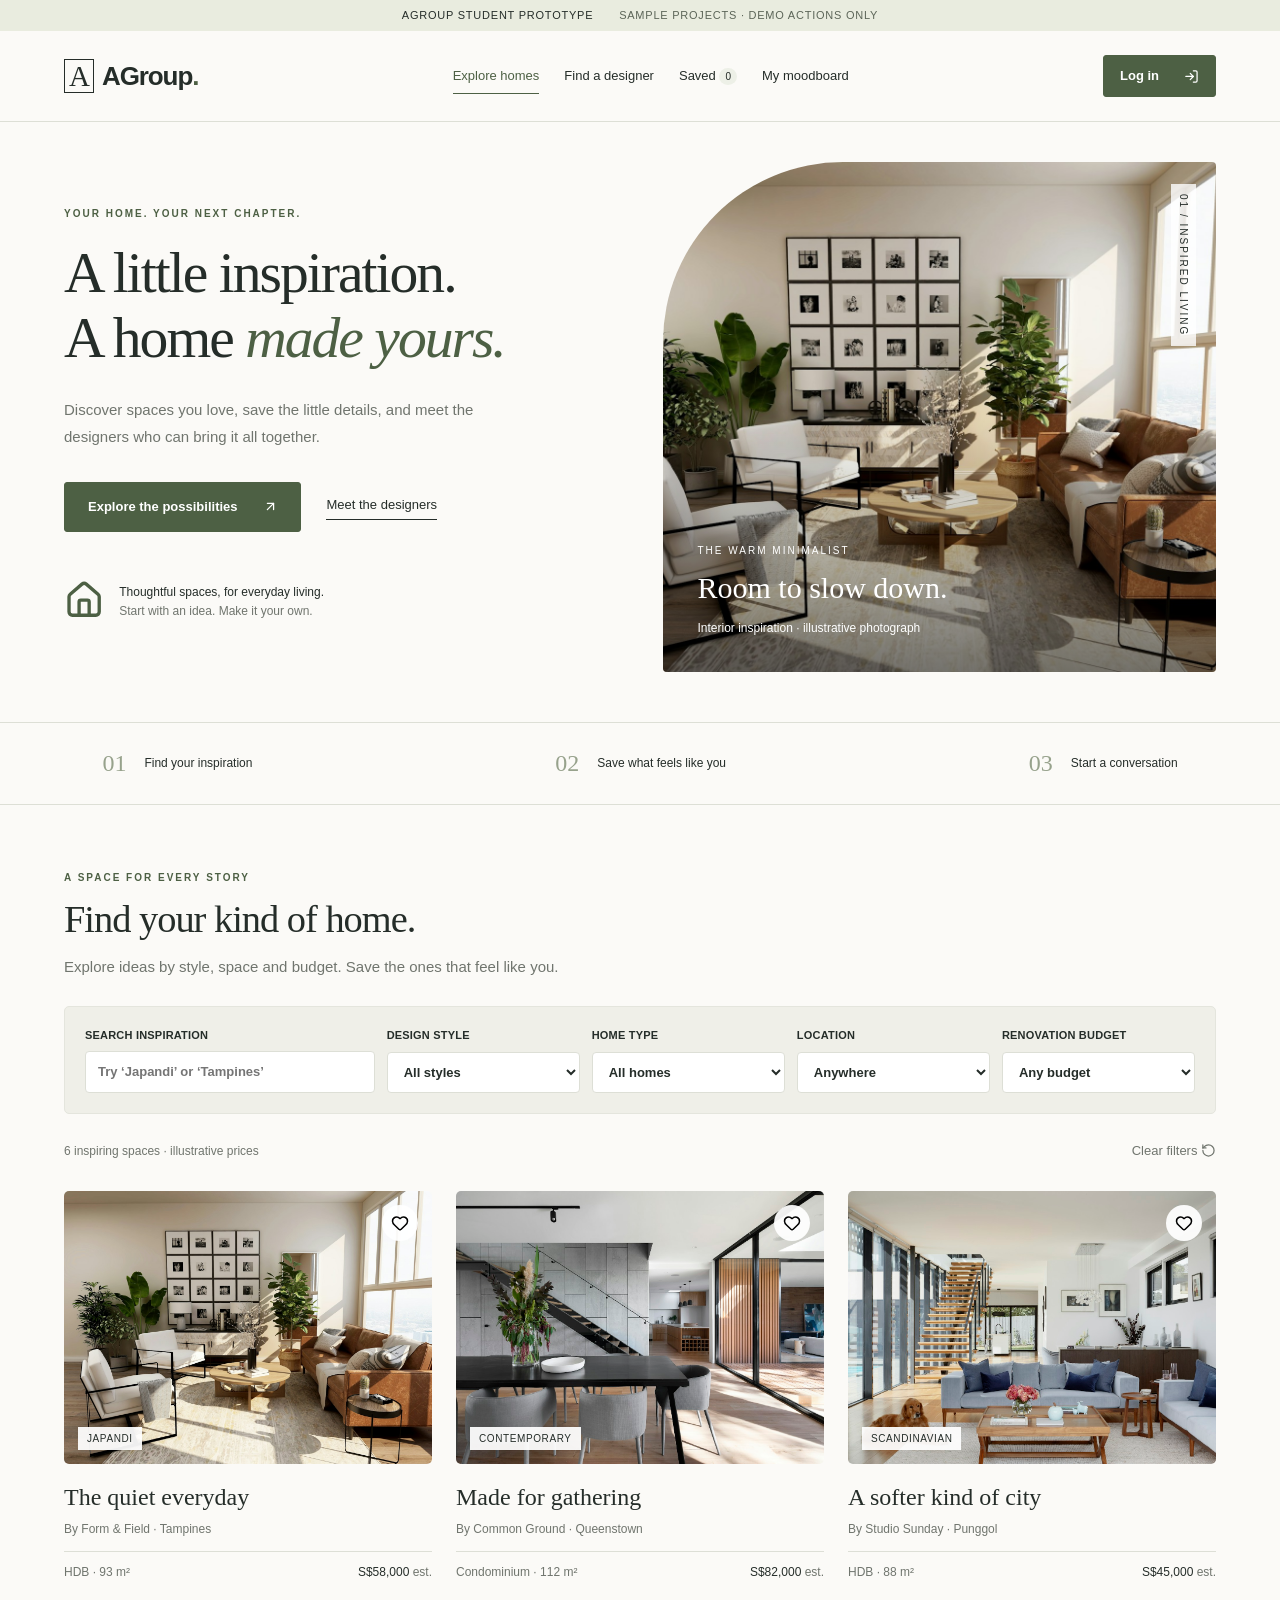
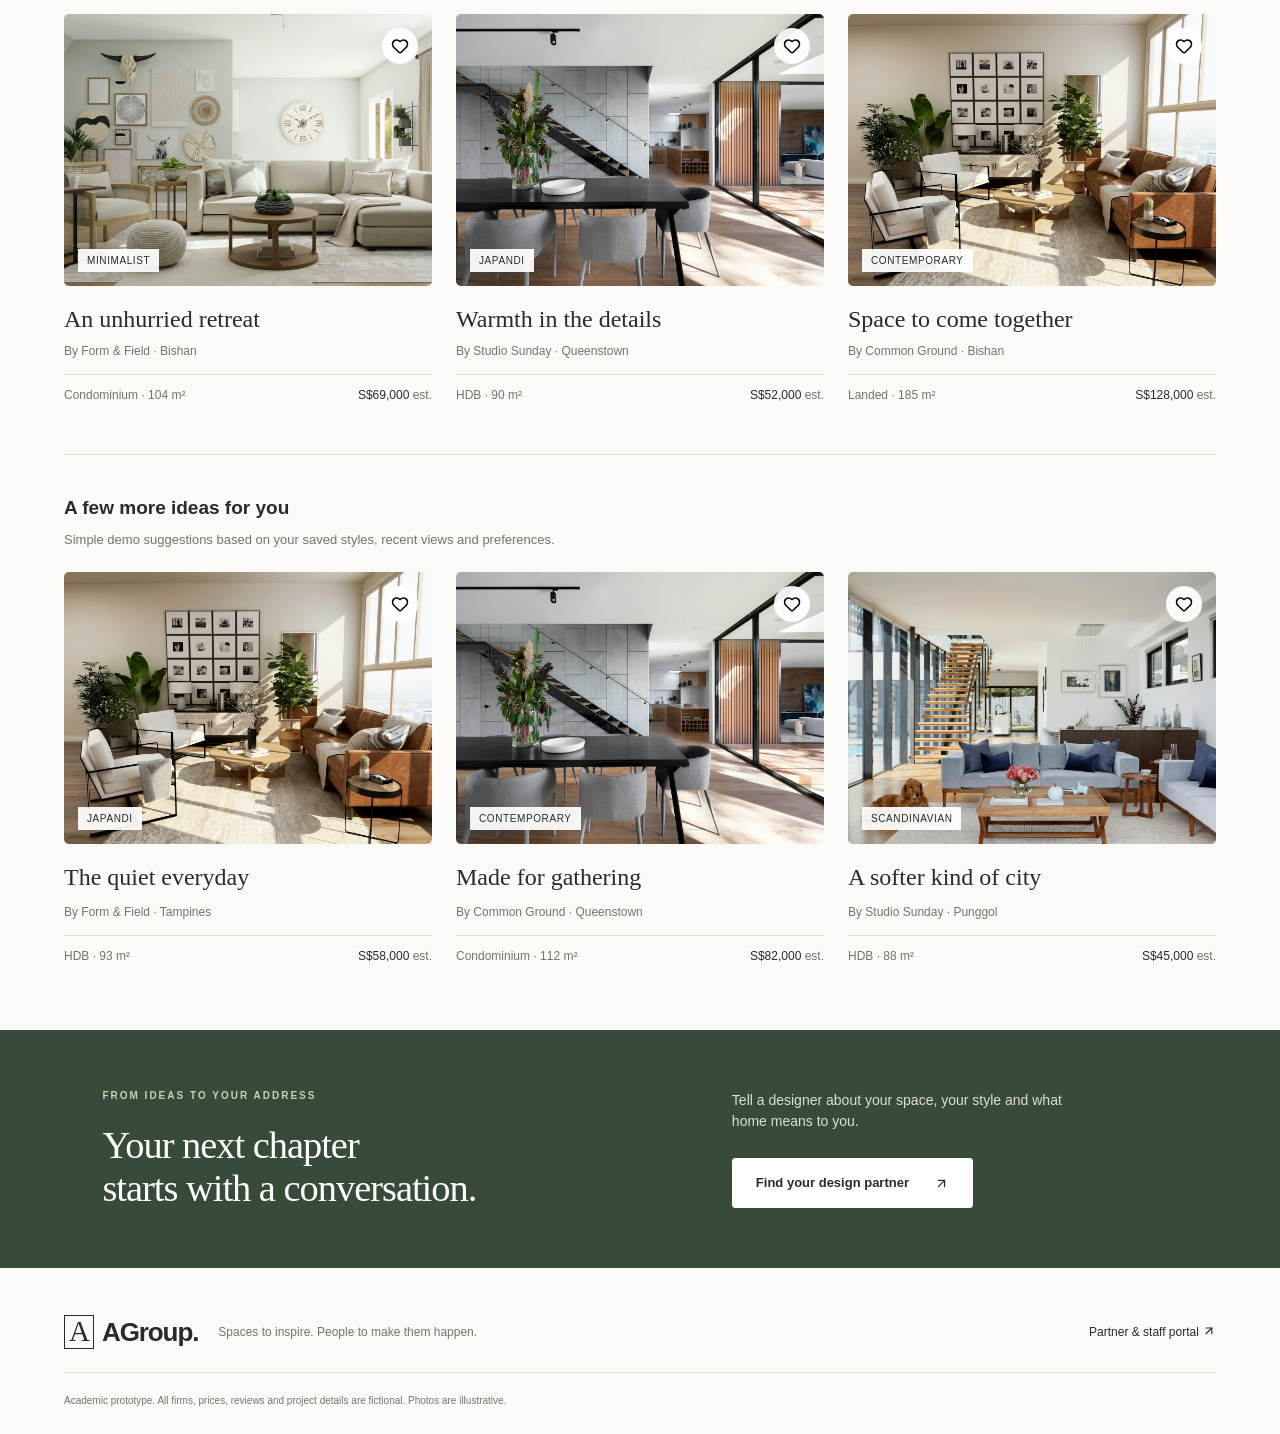
==== frontend/index.html @ 0fdf840c "Merge pull request #24 from dmanistheproman/feature/merge-categories Implement platform management w" ====
<!doctype html>
<html lang="en">
<head><meta charset="utf-8"><meta name="viewport" content="width=device-width, initial-scale=1"><meta name="description" content="AGroup — discover interior design ideas and find a designer for your home. Student project prototype."><title>AGroup — A home, made yours.</title><link rel="stylesheet" href="css/styles.css"><link rel="stylesheet" href="css/account.css"><link rel="stylesheet" href="css/icons.css"><script src="js/icons.js" defer></script><script src="js/account.js" defer></script><script src="js/data.js" defer></script><script src="js/api.js" defer></script><script src="js/customer.js" defer></script><link rel="stylesheet" href="css/management.css"></head>
<body>
<div class="demo-bar">AGroup student prototype <span>Sample projects · demo actions only</span></div>
<header class="site-header"><a class="brand" href="index.html" aria-label="AGroup home"><span class="brand-mark">A</span>AGroup<span class="brand-dot">.</span></a><nav aria-label="Main navigation"><a href="#explore" data-view="explore">Explore homes</a><a href="#designers" data-view="designers">Find a designer</a><a href="#saved" data-view="saved">Saved <span id="save-count">0</span></a><a href="#moodboard" data-view="moodboard">My moodboard</a></nav><div class="header-actions" data-account-slot></div></header>
<main id="customer-main">
<section class="hero" id="hero"><div class="hero-copy"><p class="eyebrow">YOUR HOME. YOUR NEXT CHAPTER.</p><h1>A little inspiration.<br>A home <em>made yours.</em></h1><p>Discover spaces you love, save the little details, and meet the designers who can bring it all together.</p><div class="hero-actions"><a class="button" href="#explore">Explore the possibilities <span><svg class="icon" aria-hidden="true" focusable="false"><use href="assets/icons/lucide.svg#arrow-up-right"></use></svg></span></a><a class="underlined" href="#designers">Meet the designers</a></div><div class="hero-note"><span class="line-icon"><svg class="icon" aria-hidden="true" focusable="false"><use href="assets/icons/lucide.svg#house"></use></svg></span><span>Thoughtful spaces, for everyday living.<br><small>Start with an idea. Make it your own.</small></span></div></div><div class="hero-image"><img src="assets/living.jpg" alt="Sunlit living room with a neutral sofa, warm wood and natural textures"><div class="photo-label"><span>THE WARM MINIMALIST</span><strong>Room to slow down.</strong><small>Interior inspiration · illustrative photograph</small></div><span class="image-index">01 / INSPIRED LIVING</span></div></section>
<section class="journey-strip" aria-label="How AGroup works"><div><b>01</b><span>Find your inspiration</span></div><div><b>02</b><span>Save what feels like you</span></div><div><b>03</b><span>Start a conversation</span></div></section>
<section class="workspace section" id="workspace" aria-live="polite"></section>
<section class="invitation"><div><p class="eyebrow">FROM IDEAS TO YOUR ADDRESS</p><h2>Your next chapter<br>starts with a conversation.</h2></div><div><p>Tell a designer about your space, your style and what home means to you.</p><button class="button light" data-action="consult">Find your design partner <svg class="icon" aria-hidden="true" focusable="false"><use href="assets/icons/lucide.svg#arrow-up-right"></use></svg></button></div></section>
</main>
<footer><a class="brand" href="index.html"><span class="brand-mark">A</span>AGroup.</a><p>Spaces to inspire. People to make them happen.</p><div><a href="portal.html">Partner & staff portal <svg class="icon" aria-hidden="true" focusable="false"><use href="assets/icons/lucide.svg#arrow-up-right"></use></svg></a></div><small>Academic prototype. All firms, prices, reviews and project details are fictional. Photos are illustrative.</small></footer>
<dialog id="modal"><div class="modal-top"><span class="eyebrow">AGROUP / YOUR SPACE</span><button class="icon-button" data-action="close" aria-label="Close dialog">×</button></div><div id="modal-content"></div></dialog><div class="toast" id="toast" role="status"></div>
</body></html>
---- frontend/css/styles.css ----
:root{--ink:#252d29;--muted:#70756e;--paper:#fbfaf7;--line:#dddfd6;--olive:#4d6044;--pale:#edf0e7;--white:#fff;--radius:8px}*{box-sizing:border-box}html{scroll-behavior:smooth;scroll-padding-top:110px}body{margin:0;background:var(--paper);color:var(--ink);font-family:Arial,Helvetica,sans-serif;font-size:15px;line-height:1.55}button,input,select,textarea{font:inherit}button,a,input,select,textarea{-webkit-tap-highlight-color:transparent}button,a{touch-action:manipulation}button{cursor:pointer}a{color:inherit;text-decoration:none}button:disabled{cursor:not-allowed;opacity:.5}button:focus-visible,a:focus-visible,input:focus-visible,select:focus-visible,textarea:focus-visible{outline:3px solid #82966f;outline-offset:4px}h1,h2,h3,p{margin:0}h1,h2{font-family:Georgia,'Times New Roman',serif;font-weight:400;line-height:1.12}h1{font-size:clamp(40px,4.5vw,68px);letter-spacing:-2px}h2{font-size:clamp(30px,3vw,44px);letter-spacing:-1px}h3{font-size:19px;line-height:1.4}em{color:var(--olive);font-weight:400}small{font-size:12px;color:var(--muted)}.demo-bar{background:#e9ecdf;text-align:center;font-size:11px;letter-spacing:.07em;padding:7px 20px;text-transform:uppercase}.demo-bar span{margin-left:22px;color:#5c6558}.site-header{display:flex;align-items:center;gap:34px;padding:24px 5%;border-bottom:1px solid var(--line);background:var(--paper)}.brand{font-size:26px;font-weight:700;letter-spacing:-1.1px;display:inline-flex;gap:8px;align-items:center;white-space:nowrap}.brand-mark{font-family:Georgia,serif;border:1px solid currentColor;line-height:1;width:30px;height:34px;display:grid;place-content:center;font-size:29px;font-weight:400}.brand-dot{color:var(--olive);margin-left:-8px}.site-header nav{display:flex;gap:25px;margin:auto;font-size:13px}.site-header nav a{padding:7px 0;border-bottom:1px solid transparent;white-space:nowrap}.site-header nav a.active{border-color:var(--olive);color:var(--olive)}#save-count{font-size:10px;border-radius:50%;background:var(--pale);padding:3px 6px}.header-actions{display:flex;gap:20px;align-items:center}.button{background:var(--olive);color:white;border:1px solid var(--olive);display:inline-flex;justify-content:center;align-items:center;gap:25px;padding:14px 23px;border-radius:3px;font-size:13px;font-weight:600}.button:hover{filter:brightness(.92)}.button.small{padding:10px 16px}.button.outline{color:var(--ink);background:transparent;border-color:var(--line)}.button.light{background:#fff;color:var(--ink);border-color:#fff}.text-button{border:0;background:none;padding:5px 0;font-size:13px;color:inherit;text-align:left}.underlined{font-size:13px;border-bottom:1px solid;padding-bottom:4px}.eyebrow{font-size:10px;letter-spacing:2px;font-weight:700;color:var(--olive);margin-bottom:20px}.hero{display:grid;grid-template-columns:1fr 1fr;min-height:600px;padding:40px 5% 50px;gap:45px;align-items:center}.hero-copy{padding:20px 0}.hero-copy>p:not(.eyebrow){max-width:410px;color:var(--muted);margin-top:26px;line-height:1.8}.hero-actions{display:flex;gap:25px;align-items:center;margin-top:32px;flex-wrap:wrap}.hero-note{display:flex;align-items:center;gap:15px;margin-top:42px;font-size:12px}.line-icon{font-size:35px;color:var(--olive)}.hero-image{height:510px;position:relative;overflow:hidden;border-radius:180px 4px 4px 4px}.hero-image>img{width:100%;height:100%;object-fit:cover}.hero-image:after{content:'';position:absolute;inset:50% 0 0;background:linear-gradient(transparent,#0008)}.photo-label{position:absolute;z-index:1;bottom:35px;left:35px;color:white;display:grid;gap:7px}.photo-label span{font-size:10px;letter-spacing:2px}.photo-label strong{font-family:Georgia,serif;font-size:30px;font-weight:400}.photo-label small{color:#fff}.image-index{position:absolute;right:20px;top:22px;writing-mode:vertical-rl;font-size:10px;letter-spacing:2px;background:#fffc;padding:10px 5px}.journey-strip{display:flex;justify-content:space-between;padding:22px 8%;border-top:1px solid var(--line);border-bottom:1px solid var(--line);gap:25px}.journey-strip div{display:flex;gap:18px;align-items:center;font-size:12px}.journey-strip b{font-family:Georgia,serif;color:#97a28c;font-size:24px;font-weight:400}.section{padding:65px 5%}.section-heading{display:flex;justify-content:space-between;gap:25px;align-items:end;margin-bottom:28px}.section-heading p:not(.eyebrow){color:var(--muted);margin-top:14px;max-width:600px}.section-heading .eyebrow{margin-bottom:12px}.filters{display:grid;grid-template-columns:1.5fr repeat(4,1fr);gap:12px;padding:20px;background:#efefe8;margin-bottom:22px;border:1px solid #e4e5dd;border-radius:5px}label{display:grid;gap:7px;font-size:11px;font-weight:600;letter-spacing:.2px}input,select,textarea{width:100%;padding:10px 12px;border:1px solid var(--line);background:white;color:var(--ink);border-radius:4px;font-size:13px;min-height:41px}textarea{min-height:95px;resize:vertical}.results-bar{display:flex;justify-content:space-between;margin-bottom:25px;color:var(--muted);font-size:12px;align-items:center}.project-grid{display:grid;grid-template-columns:repeat(3,1fr);gap:32px 24px}.project-card{min-width:0}.project-photo{position:relative;aspect-ratio:1.35;background:#e4e5de;overflow:hidden;border-radius:5px}.project-photo>a{display:block;height:100%}.project-photo img{width:100%;height:100%;object-fit:cover;transition:transform .4s}.project-photo>a:hover img{transform:scale(1.04)}.save-button{position:absolute;right:14px;top:14px;width:36px;height:36px;border:0;border-radius:50%;background:#fffe;font-size:22px;display:grid;place-items:center}.save-button.saved{background:var(--olive);color:white}.project-badge{position:absolute;left:14px;bottom:14px;background:#fffe;padding:4px 9px;font-size:10px;letter-spacing:.6px}.project-card h3{font-family:Georgia,serif;font-weight:400;font-size:24px;margin:17px 0 5px}.card-firm{font-size:12px;color:var(--muted)}.project-meta{display:flex;justify-content:space-between;gap:10px;font-size:12px;margin-top:13px;border-top:1px solid var(--line);padding-top:11px}.project-meta span:first-child{color:var(--muted)}.invitation{background:#384b39;color:white;padding:58px 8%;display:grid;grid-template-columns:1.3fr 1fr;gap:50px;align-items:center}.invitation .eyebrow{color:#c8d0bc}.invitation p:not(.eyebrow){max-width:360px;font-size:14px;color:#d9e1d2;margin-bottom:25px}footer{padding:44px 5% 25px;display:flex;gap:20px;align-items:center;flex-wrap:wrap}footer p{font-size:12px;color:var(--muted);margin-right:auto}footer>div{display:flex;gap:25px;font-size:12px;align-items:center}footer>small{width:100%;padding-top:20px;border-top:1px solid var(--line);font-size:10px}.firm-grid{display:grid;grid-template-columns:repeat(3,1fr);gap:24px}.firm-card{padding:28px;background:white;border:1px solid var(--line);border-radius:5px}.firm-avatar{height:56px;width:56px;background:var(--pale);display:grid;place-items:center;font-family:Georgia,serif;font-size:21px;margin-bottom:20px;border-radius:50%}.firm-card p{font-size:13px;color:var(--muted);margin:15px 0}.firm-card .button{margin-top:20px}.pill{display:inline-block;padding:4px 9px;border-radius:4px;background:var(--pale);font-size:10px;white-space:nowrap}.empty{padding:60px 25px;text-align:center;border:1px dashed #c9cec1;grid-column:1/-1;border-radius:7px}.empty h3{margin-bottom:12px}.empty p{color:var(--muted);margin-bottom:22px}.recommendation{margin-top:50px;padding-top:40px;border-top:1px solid var(--line)}.recommendation h3{margin-bottom:8px}.recommendation>p{color:var(--muted);font-size:13px;margin-bottom:22px}.board-grid{display:grid;grid-template-columns:1.5fr 1fr;gap:30px}.board-surface{background:#eeeae3;padding:25px;display:grid;grid-template-columns:1fr 1fr;gap:20px;align-content:start;min-height:340px}.board-tile{background:white;padding:10px;box-shadow:0 3px 8px #0001}.board-tile img{width:100%;height:180px;object-fit:cover}.board-tile p{font-family:Georgia,serif;font-size:18px;padding:7px}.form-stack{display:grid;gap:18px}.row{display:flex;gap:12px;align-items:center;flex-wrap:wrap}.form-grid{display:grid;grid-template-columns:1fr 1fr;gap:18px}.full{grid-column:1/-1}.hint{font-size:12px;color:var(--muted);margin:12px 0}.swatches{display:flex;gap:12px}.swatches span{width:40px;height:40px;border-radius:50%;border:1px solid #0002}.checkbox{display:flex;align-items:center;gap:12px;font-size:13px;font-weight:400}.checkbox input{width:18px;min-height:18px;accent-color:var(--olive)}dialog{padding:26px;border:1px solid var(--line);border-radius:10px;width:min(760px,calc(100% - 28px));max-height:90vh;box-shadow:0 20px 100px #0002;background:var(--paper)}dialog::backdrop{background:#15251d80;backdrop-filter:blur(3px)}.modal-top{display:flex;justify-content:space-between;align-items:center;margin-bottom:10px}.modal-top .eyebrow{margin:0}.icon-button{border:1px solid var(--line);background:white;border-radius:50%;height:32px;width:32px;font-size:23px;display:grid;place-content:center}.modal-top+h2,#modal-content h2{font-size:32px;margin-bottom:18px}#modal-content>p{color:var(--muted);margin-bottom:20px;font-size:14px}.detail-cover{width:100%;height:270px;object-fit:cover;margin-bottom:22px;border-radius:5px}.detail-info{display:grid;grid-template-columns:repeat(3,1fr);gap:12px;margin:22px 0}.detail-info div{padding:12px;background:var(--pale);font-size:12px}.detail-info small{display:block;margin-bottom:3px}.detail-gallery{display:flex;gap:12px;margin:15px 0}.detail-gallery button{padding:0;border:2px solid transparent;background:none}.detail-gallery button:focus{border-color:var(--olive)}.detail-gallery img{width:80px;height:55px;object-fit:cover}.table-wrap{overflow:auto}table{width:100%;border-collapse:collapse;text-align:left;font-size:13px}th{font-size:10px;letter-spacing:.7px;text-transform:uppercase;color:var(--muted);background:#f3f4ef}td,th{padding:15px;border-bottom:1px solid var(--line);vertical-align:middle}td small{display:block}.toast{position:fixed;bottom:25px;left:50%;transform:translate(-50%,20px);background:#253528;color:white;border-radius:6px;padding:13px 22px;z-index:10;opacity:0;pointer-events:none;transition:.2s;max-width:90vw;font-size:13px}.toast.show{opacity:1;transform:translate(-50%,0)}.request-card{padding:20px;background:white;border:1px solid var(--line);margin:12px 0;border-radius:5px}.request-card h3{font-size:16px;margin-bottom:8px}.request-card p{font-size:13px}.inline-error{color:#8e2d20;font-size:13px}.visually-hidden{position:absolute;width:1px;height:1px;padding:0;margin:-1px;overflow:hidden;clip:rect(0,0,0,0);white-space:nowrap;border:0}
@media(min-width:1550px){.hero,.section,.site-header,footer{padding-left:calc((100vw - 1380px)/2);padding-right:calc((100vw - 1380px)/2)}}@media(max-width:1100px){.site-header{gap:22px;flex-wrap:wrap}.site-header nav{order:3;width:100%;justify-content:center}.header-actions{margin-left:auto}.hero{gap:25px;min-height:520px}.hero-image{height:460px}.filters{grid-template-columns:repeat(4,1fr)}.filters label:first-child{grid-column:1/-1}.hero-actions{gap:15px}.project-grid{gap:25px 18px}}@media(max-width:700px){.demo-bar span{display:none}.site-header{padding:17px 5%;gap:15px}.brand{font-size:22px}.header-actions{gap:12px}.header-actions .text-button{font-size:11px}.site-header nav{gap:18px;justify-content:flex-start;overflow:auto;font-size:12px}.hero{grid-template-columns:1fr;padding-top:25px;gap:30px}.hero-copy{padding:0}.hero h1{font-size:44px}.hero-note{margin-top:25px}.hero-image{height:350px;border-top-left-radius:120px}.hero-copy>p:not(.eyebrow){margin-top:20px}.hero-actions{margin-top:23px}.journey-strip{padding:17px 5%;gap:12px;align-items:start}.journey-strip div{display:block;font-size:10px}.journey-strip b{display:block}.section{padding:40px 5%}.section-heading{align-items:start;flex-direction:column;gap:15px}.filters{grid-template-columns:1fr 1fr;padding:14px}.project-grid,.firm-grid{grid-template-columns:1fr 1fr;gap:25px 14px}.project-card h3{font-size:21px}.project-meta{display:grid;font-size:11px}.project-photo{aspect-ratio:1}.project-badge{left:7px;bottom:7px;font-size:8px}.save-button{right:8px;top:8px;width:32px;height:32px}.firm-grid,.board-grid{grid-template-columns:1fr}.invitation{grid-template-columns:1fr;gap:25px;padding:40px 6%}.invitation h2{font-size:34px}footer>div{flex-wrap:wrap;gap:12px}footer p{width:100%}.form-grid{grid-template-columns:1fr}.detail-info{grid-template-columns:1fr 1fr}.detail-cover{height:210px}dialog{padding:20px}.board-surface{padding:15px;gap:12px}.board-tile img{height:130px}.results-bar{gap:14px}.results-bar .row{gap:8px}}
@media(prefers-reduced-motion:reduce){html{scroll-behavior:auto}*,*:before,*:after{transition:none!important}}
[hidden]{display:none!important}
#modal-content .inline-error,.inline-error{color:#ff0d00;font-weight:600}
---- frontend/css/account.css ----
/* Header account menu (avatar + dropdown). Builds on styles.css variables. */
.account-menu{position:relative}
.account-avatar{height:38px;width:38px;border-radius:50%;border:1px solid var(--olive);background:var(--pale);color:var(--olive);font-size:12px;font-weight:700;letter-spacing:.5px;cursor:pointer;display:grid;place-items:center}
.account-avatar:hover,.account-avatar:focus-visible{background:var(--olive);color:#fff}
.account-dropdown{position:absolute;right:0;top:calc(100% + 8px);min-width:230px;background:var(--white);border:1px solid var(--line);border-radius:var(--radius);box-shadow:0 18px 50px #0000001a;padding:8px;display:none;z-index:20}
.account-dropdown:before{content:'';position:absolute;left:0;right:0;top:-10px;height:10px}
.account-menu.open .account-dropdown{display:grid}
@media(hover:hover){.account-menu:hover .account-dropdown,.account-menu:focus-within .account-dropdown{display:grid}}
.account-who{display:grid;gap:2px;padding:8px 10px 10px;border-bottom:1px solid var(--line);margin-bottom:6px}
.account-who strong{font-size:13px}
.account-who small{font-size:11px;color:var(--muted)}
.account-dropdown [role=menuitem]{display:flex;align-items:center;gap:10px;width:100%;text-align:left;border:0;background:none;padding:9px 10px;border-radius:4px;font-size:13px;color:var(--ink);cursor:pointer}
.account-dropdown [role=menuitem]:hover,.account-dropdown [role=menuitem]:focus-visible{background:var(--pale);outline:none}
.account-dropdown [data-account=logout]{color:#8e2d20;border-top:1px solid var(--line);border-radius:0 0 4px 4px;margin-top:6px;padding-top:11px}
.account-dropdown [role=menuitem] .icon{color:var(--muted)}
.account-dropdown [data-account=logout] .icon{color:inherit}
---- frontend/css/icons.css ----
/* Lucide icons: sized and coloured by the surrounding text. */
.icon{width:1.15em;height:1.15em;vertical-align:-.2em;flex-shrink:0;fill:none;stroke:currentColor;stroke-width:2;stroke-linecap:round;stroke-linejoin:round}
.icon.filled{fill:currentColor}
/* Save (heart) button on project cards: filled when saved. */
.save-button .icon{width:.82em;height:.82em;vertical-align:0}
.save-button.saved .icon{fill:currentColor}
/* Portal sidebar: icon column. */
.sidebar nav a span:first-child .icon{width:17px;height:17px;vertical-align:-3px}
---- frontend/css/management.css ----
.management-live .portal-top .pill{border-style:solid}
.management-live .sidebar-bottom p{display:none}
.management-loading{padding:40px 0;color:var(--muted)}
.management-report-caption{margin:24px 0 20px;padding:18px 20px;border-left:3px solid var(--ink);background:#fff}
.management-report-caption p{margin:5px 0}
.management-report-caption small{color:var(--muted)}
.management-project-list{display:grid;gap:14px;max-height:55vh;overflow:auto;margin-top:20px}
.management-project{display:grid;grid-template-columns:90px 1fr;gap:16px;padding:14px;border:1px solid var(--line);border-radius:4px}
.management-project img{width:90px;height:75px;object-fit:cover;border-radius:3px}
.management-project p{font-size:12px;margin:5px 0}
.management-project small{font-size:11px;color:var(--muted)}
.management-live .table-wrap .button{padding:7px 10px;white-space:nowrap;margin:3px 3px 3px 0}
.management-live .table-wrap table{min-width:760px}
.management-live .table-wrap td:first-child,.management-live .table-wrap th:first-child{min-width:210px}
.management-live button:disabled{opacity:.5;cursor:wait}
.management-live .inline-error:empty{display:none}
.featured-categories{margin:0 0 24px;padding:18px 20px;background:var(--pale);border-radius:6px}
.featured-categories p{font-size:12px;margin:0 0 12px}
.featured-categories .row{flex-wrap:wrap;gap:8px}
.featured-categories button{font-size:12px;padding:8px 12px}
@media(max-width:700px){.management-project{grid-template-columns:65px 1fr;gap:12px}.management-project img{width:65px;height:65px}.management-report-caption{padding:14px}.management-live .portal-toolbar label{flex:1;min-width:130px}.management-live .portal-toolbar button{width:100%}}
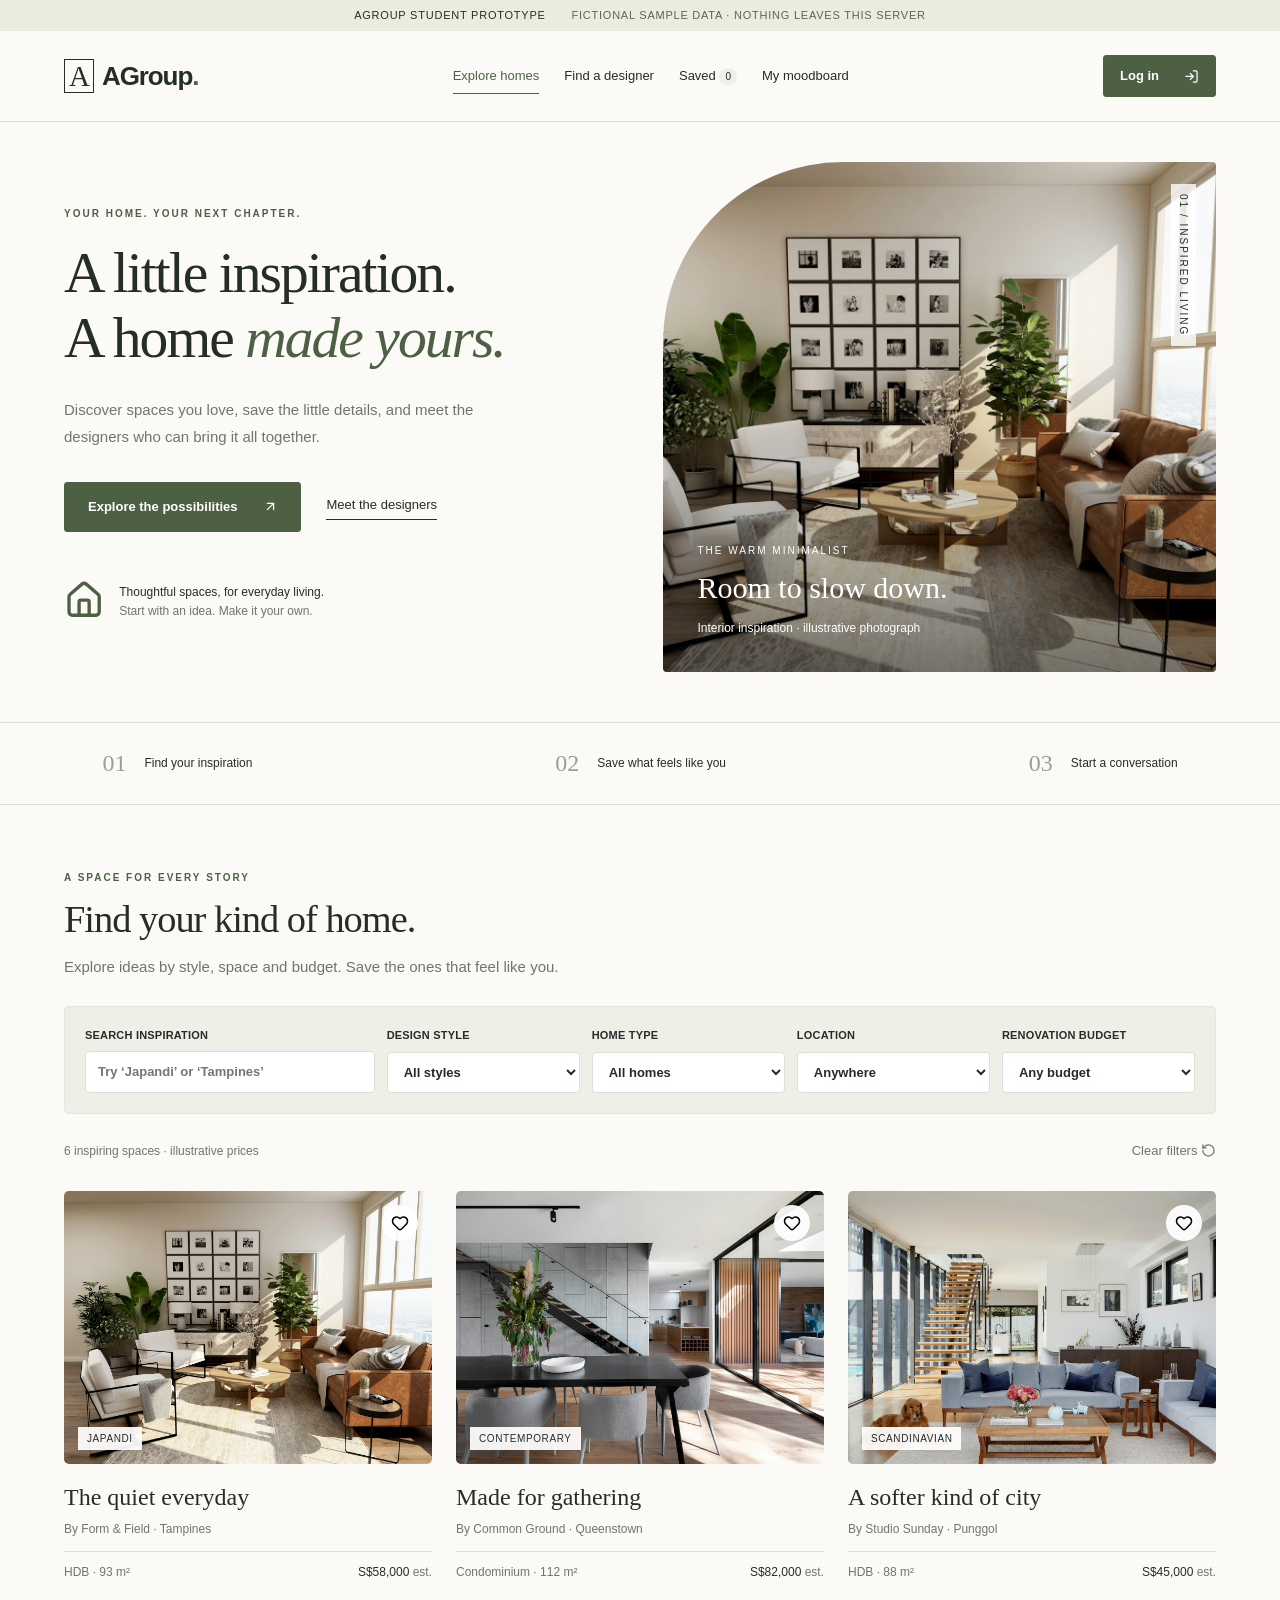
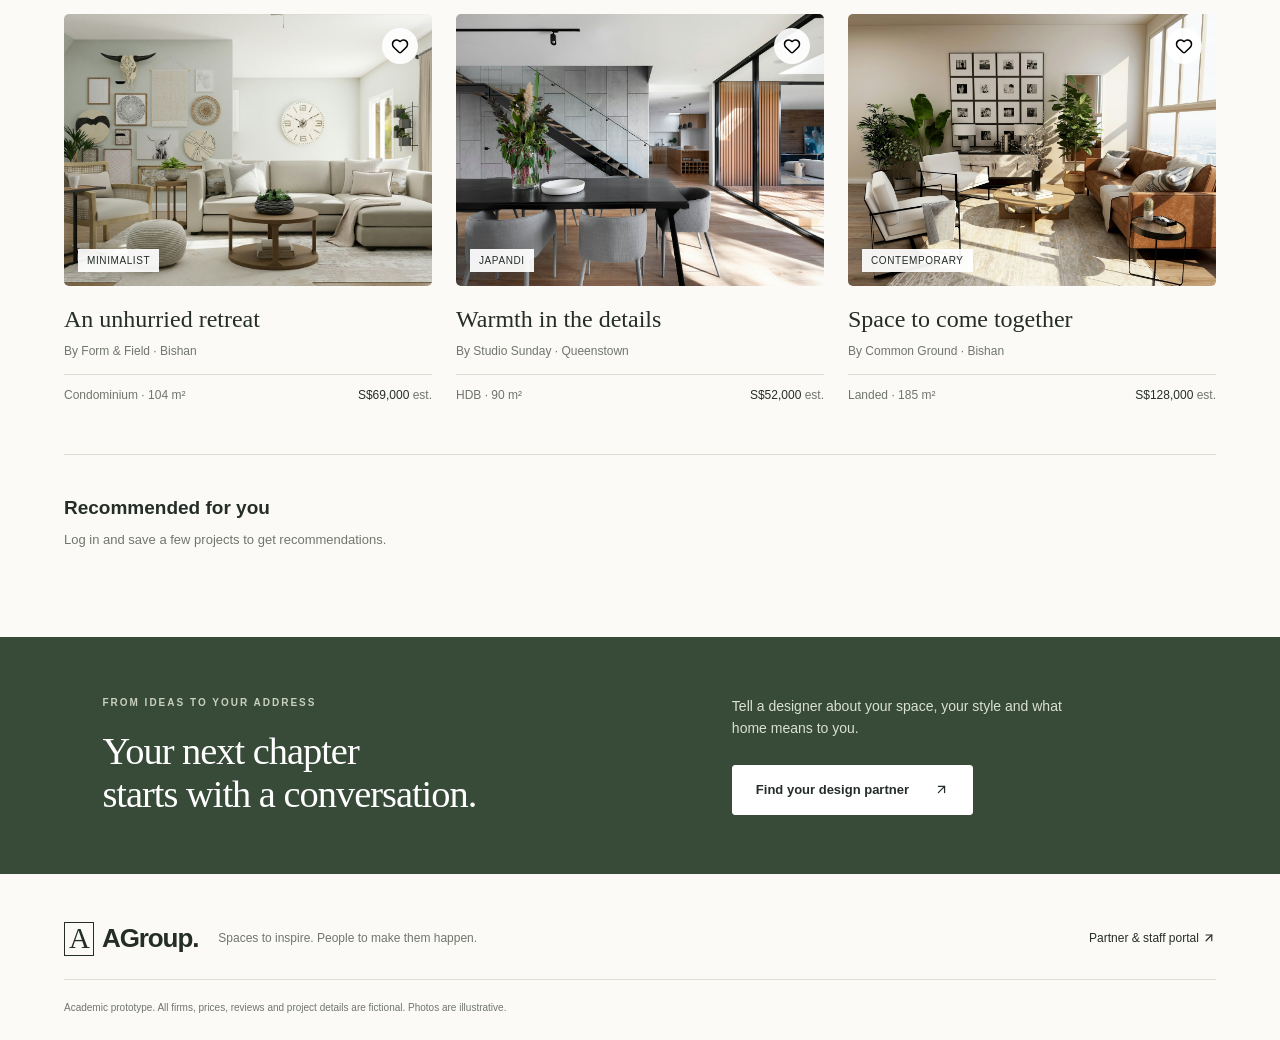
==== commit b436f97c: "feat(C-05, C-06, C-08, C-09, C-10, C-12): the customer site uses the real APIs: studios and their pa" ====
--- a/frontend/index.html
+++ b/frontend/index.html
@@ -1,8 +1,8 @@
 <!doctype html>
 <html lang="en">
-<head><meta charset="utf-8"><meta name="viewport" content="width=device-width, initial-scale=1"><meta name="description" content="AGroup — discover interior design ideas and find a designer for your home. Student project prototype."><title>AGroup — A home, made yours.</title><link rel="stylesheet" href="css/styles.css"><link rel="stylesheet" href="css/account.css"><link rel="stylesheet" href="css/icons.css"><script src="js/icons.js" defer></script><script src="js/account.js" defer></script><script src="js/data.js" defer></script><script src="js/api.js" defer></script><script src="js/customer.js" defer></script><link rel="stylesheet" href="css/management.css"></head>
+<head><meta charset="utf-8"><meta name="viewport" content="width=device-width, initial-scale=1"><meta name="description" content="AGroup — discover interior design ideas and find a designer for your home. Student project prototype."><title>AGroup — A home, made yours.</title><link rel="stylesheet" href="css/styles.css"><link rel="stylesheet" href="css/account.css"><link rel="stylesheet" href="css/icons.css"><script src="js/icons.js" defer></script><script src="js/account.js" defer></script><link rel="stylesheet" href="css/support.css"><script src="js/notifications.js" defer></script><script src="js/support.js" defer></script><script src="js/data.js" defer></script><script src="js/api.js" defer></script><script src="js/records.js" defer></script><script src="js/ui.js" defer></script><script src="js/customer.js" defer></script><script src="js/favourites.js" defer></script><script src="js/folders.js" defer></script><script src="js/contact-designer.js" defer></script><script src="js/moodboard.js" defer></script><link rel="stylesheet" href="css/collections.css"><link rel="stylesheet" href="css/ui.css"><link rel="stylesheet" href="css/moodboard.css"><link rel="stylesheet" href="css/management.css"></head>
 <body>
-<div class="demo-bar">AGroup student prototype <span>Sample projects · demo actions only</span></div>
+<div class="demo-bar">AGroup student prototype <span>Fictional sample data · nothing leaves this server</span></div>
 <header class="site-header"><a class="brand" href="index.html" aria-label="AGroup home"><span class="brand-mark">A</span>AGroup<span class="brand-dot">.</span></a><nav aria-label="Main navigation"><a href="#explore" data-view="explore">Explore homes</a><a href="#designers" data-view="designers">Find a designer</a><a href="#saved" data-view="saved">Saved <span id="save-count">0</span></a><a href="#moodboard" data-view="moodboard">My moodboard</a></nav><div class="header-actions" data-account-slot></div></header>
 <main id="customer-main">
 <section class="hero" id="hero"><div class="hero-copy"><p class="eyebrow">YOUR HOME. YOUR NEXT CHAPTER.</p><h1>A little inspiration.<br>A home <em>made yours.</em></h1><p>Discover spaces you love, save the little details, and meet the designers who can bring it all together.</p><div class="hero-actions"><a class="button" href="#explore">Explore the possibilities <span><svg class="icon" aria-hidden="true" focusable="false"><use href="assets/icons/lucide.svg#arrow-up-right"></use></svg></span></a><a class="underlined" href="#designers">Meet the designers</a></div><div class="hero-note"><span class="line-icon"><svg class="icon" aria-hidden="true" focusable="false"><use href="assets/icons/lucide.svg#house"></use></svg></span><span>Thoughtful spaces, for everyday living.<br><small>Start with an idea. Make it your own.</small></span></div></div><div class="hero-image"><img src="assets/living.jpg" alt="Sunlit living room with a neutral sofa, warm wood and natural textures"><div class="photo-label"><span>THE WARM MINIMALIST</span><strong>Room to slow down.</strong><small>Interior inspiration · illustrative photograph</small></div><span class="image-index">01 / INSPIRED LIVING</span></div></section>
--- a/frontend/css/account.css
+++ b/frontend/css/account.css
@@ -14,3 +14,7 @@
 .account-dropdown [data-account=logout]{color:#8e2d20;border-top:1px solid var(--line);border-radius:0 0 4px 4px;margin-top:6px;padding-top:11px}
 .account-dropdown [role=menuitem] .icon{color:var(--muted)}
 .account-dropdown [data-account=logout] .icon{color:inherit}
+/* Portal sidebar: workspace of the logged-in role (replaces PREVIEW AS). */
+.role-label strong{display:block;margin-top:6px;font-size:15px;letter-spacing:0;font-weight:600;color:var(--ink)}
+.account-dropdown .menu-count{margin-left:auto;min-width:20px;height:20px;padding:0 6px;border-radius:10px;background:#8e2d20;color:#fff;font-size:11px;font-weight:700;line-height:20px;text-align:center}
+.account-dropdown .menu-count[hidden]{display:none}
--- a/frontend/css/support.css
+++ b/frontend/css/support.css
@@ -0,0 +1,32 @@
+/* Notification bell (S-07) and the support / report dialog (S-15). Builds on styles.css. */
+.account-bar{display:flex;align-items:center;gap:10px}
+
+/* ---- NotificationBell ---- */
+.notification-menu{position:relative}
+.notification-bell{position:relative;height:38px;width:38px;border-radius:50%;border:1px solid var(--line);background:var(--white);color:var(--ink);display:grid;place-items:center;cursor:pointer;font-size:17px}
+.notification-bell:hover,.notification-bell:focus-visible{border-color:var(--olive);color:var(--olive)}
+.notification-badge{position:absolute;top:-4px;right:-4px;min-width:18px;height:18px;padding:0 5px;border-radius:9px;background:#8e2d20;color:#fff;font-size:10px;font-weight:700;line-height:18px;text-align:center}
+.notification-panel{position:absolute;right:0;top:calc(100% + 8px);width:min(340px,calc(100vw - 32px));background:var(--white);border:1px solid var(--line);border-radius:var(--radius);box-shadow:0 18px 50px #0000001a;display:none;z-index:21}
+.notification-menu.open .notification-panel{display:block}
+.notification-head{display:flex;justify-content:space-between;align-items:center;gap:10px;padding:12px 14px;border-bottom:1px solid var(--line)}
+.notification-head strong{font-size:13px}
+.notification-head .text-button{font-size:12px;color:var(--muted);display:inline-flex;gap:5px;align-items:center}
+.notification-list{list-style:none;margin:0;padding:6px;max-height:360px;overflow:auto}
+.notification-item{display:grid;gap:3px;width:100%;text-align:left;border:0;background:none;padding:10px;border-radius:4px;cursor:pointer;color:var(--ink);font-size:13px;line-height:1.45}
+.notification-item small{font-size:11px;color:var(--muted)}
+.notification-item.unread{background:var(--pale)}
+.notification-item.unread .notification-text{font-weight:600}
+.notification-item:hover,.notification-item:focus-visible{background:#e3e8db;outline:none}
+.notification-empty{padding:18px 12px;color:var(--muted);font-size:13px;text-align:center}
+
+/* ---- ContactSupportForm / ReportAction dialog ---- */
+.support-dialog{width:min(560px,calc(100% - 28px))}
+.support-dialog h2{font-size:30px;margin-bottom:10px}
+.support-top{display:flex;justify-content:space-between;align-items:center;margin-bottom:10px}
+.support-top .eyebrow{margin:0}
+.support-close{border:1px solid var(--line);background:var(--white);border-radius:50%;width:34px;height:34px;display:grid;place-items:center;cursor:pointer;font-size:15px}
+.support-form{margin-top:18px}
+.support-actions{display:flex;gap:12px;flex-wrap:wrap;margin-top:6px}
+.support-message:empty{display:none}
+.notification-all{display:flex;justify-content:center;align-items:center;gap:6px;padding:11px;border-top:1px solid var(--line);font-size:13px;color:var(--olive)}
+.notification-all:hover{background:var(--pale)}
--- a/frontend/css/collections.css
+++ b/frontend/css/collections.css
@@ -0,0 +1,13 @@
+/* CollectionView (S-22): folders on the Saved page. Builds on styles.css. */
+.folder-bar{display:flex;flex-wrap:wrap;align-items:center;gap:8px;margin:0 0 22px}
+.folder-chip{display:inline-flex;align-items:center;gap:6px;border:1px solid var(--line);background:var(--white);border-radius:30px;padding:7px 13px;font-size:13px;color:var(--ink);cursor:pointer}
+.folder-chip span{color:var(--muted);font-size:12px}
+.folder-chip.active,.folder-chip:hover,.folder-chip:focus-visible{border-color:var(--olive);color:var(--olive)}
+.folder-chip .icon{width:15px;height:15px}
+.folder-new{display:inline-flex;align-items:center;gap:6px;margin-left:6px}
+.folder-new input{border:1px solid var(--line);border-radius:30px;padding:7px 12px;font:inherit;font-size:13px;width:150px;background:var(--white)}
+.folder-tools{display:inline-flex;gap:12px;margin-left:auto}
+.folder-card-tools{margin-top:10px;font-size:13px}
+.folder-add{display:inline-flex;align-items:center;gap:6px;color:var(--muted)}
+.folder-add select{border:1px solid var(--line);border-radius:20px;padding:5px 10px;font:inherit;font-size:13px;background:var(--white);color:var(--ink)}
+.folder-remove{font-size:13px}
--- a/frontend/css/ui.css
+++ b/frontend/css/ui.css
@@ -0,0 +1,118 @@
+/* Shared UI components (js/ui.js): list page, upload widget, period selector, trend chart, project card and
+   gallery, category picker, rating, form messages, record page. Builds on styles.css and records.css. */
+
+/* Base look for pages without portal.css (customer site, ui-kit): status badge and list panel */
+.record-status{font-size:11px;display:inline-block;border:1px solid #d2d2d2;border-radius:4px;background:#f6f6f6;padding:3px 8px;white-space:nowrap;letter-spacing:0;font-weight:400;color:var(--ink)}
+.record-status.dark{background:#333;color:#fff;border-color:#333}
+.ui-list{background:var(--white);border:1px solid var(--line);border-radius:6px;margin-bottom:24px;overflow:hidden}
+.ui-list .panel-heading{padding:17px;border-bottom:1px solid var(--line);display:flex;justify-content:space-between;gap:15px;align-items:center}
+.ui-list .panel-heading h2{font-family:Arial,Helvetica,sans-serif;font-size:16px;font-weight:600;letter-spacing:0;margin:0}
+.ui-list .panel-heading small{font-size:10px}
+
+/* S-05 ListPage */
+.ui-toolbar{display:flex;gap:12px;align-items:end;flex-wrap:wrap;margin-bottom:18px}
+.ui-toolbar label{min-width:150px}
+.ui-toolbar label:first-child{flex:1;max-width:420px}
+.ui-toolbar input,.ui-toolbar select{font-size:12px}
+.list-state{padding:28px 22px;text-align:center;color:var(--muted);font-size:13px}
+.list-state.error{color:#8e2d20;display:flex;gap:8px;justify-content:center;align-items:center}
+.list-state.loading p::after{content:"";display:inline-block;width:12px;height:12px;margin-left:8px;border:2px solid var(--line);border-top-color:var(--olive);border-radius:50%;animation:ui-spin .8s linear infinite;vertical-align:-2px}
+@keyframes ui-spin{to{transform:rotate(360deg)}}
+.pager span{font-size:12px;color:var(--muted);align-self:center}
+
+/* S-03 UploadWidget */
+.upload-widget{display:grid;gap:8px}
+.upload-drop{display:flex;gap:14px;align-items:center;border:1px dashed #b9bfae;border-radius:8px;padding:16px;background:#fafaf6;cursor:pointer;font-weight:400}
+.upload-drop:hover,.upload-drop:focus-within{border-color:var(--olive)}
+.upload-drop .icon{width:24px;height:24px;color:var(--olive)}
+.upload-drop span{display:grid;gap:2px}
+.upload-drop input{position:absolute;opacity:0;width:1px;height:1px}
+.upload-files{list-style:none;padding:0;margin:0;display:grid;gap:4px;font-size:12px}
+.upload-files li small{margin-left:6px}
+.upload-files li.bad{color:#8e2d20}
+.upload-files li.bad small{color:#8e2d20}
+.upload-progress{width:100%;height:8px;accent-color:var(--olive)}
+
+/* S-06 PeriodSelector and TrendChart */
+.period-selector{display:flex;gap:12px;align-items:end;flex-wrap:wrap;margin-bottom:16px}
+.period-selector label{min-width:140px}
+.period-selector label[hidden]{display:none}
+.trend-chart{margin:0}
+.trend-chart svg{width:100%;height:auto;display:block}
+.trend-chart polyline{fill:none;stroke-width:2.5;stroke-linejoin:round;stroke-linecap:round}
+.trend-chart .grid{stroke:var(--line);stroke-width:1}
+.trend-chart .axis{font-size:10px;fill:var(--muted)}
+.trend-chart .series-0{stroke:#4d6044;color:#4d6044}
+.trend-chart .series-1{stroke:#b07d3a;color:#b07d3a}
+.trend-chart .series-2{stroke:#4f7c95;color:#4f7c95}
+.trend-chart figcaption{display:flex;gap:16px;flex-wrap:wrap;font-size:12px;margin-top:6px}
+.trend-chart .legend::before{content:"";display:inline-block;width:14px;height:3px;border-radius:2px;background:currentColor;margin-right:6px;vertical-align:middle}
+.trend-chart details{margin-top:8px;font-size:12px}
+.trend-chart summary{cursor:pointer;color:var(--olive)}
+
+/* S-08 ProjectCard and ImageGallery */
+.ui-project-card .save-button{pointer-events:none}
+.image-gallery{display:grid;gap:10px}
+.gallery-main{width:100%;aspect-ratio:16/10;object-fit:cover;border-radius:6px;background:#e4e5de}
+.gallery-thumbs{display:flex;gap:8px;flex-wrap:wrap}
+.gallery-thumbs button{padding:0;border:2px solid transparent;border-radius:4px;background:none;line-height:0}
+.gallery-thumbs button[aria-current="true"]{border-color:var(--olive)}
+.gallery-thumbs img{width:76px;height:52px;object-fit:cover;border-radius:3px}
+
+/* S-10 CategoryPicker */
+.category-picker{border:0;padding:0;margin:0;display:flex;flex-wrap:wrap;gap:8px}
+.category-picker legend{font-size:11px;font-weight:600;margin-bottom:8px;padding:0}
+.category-chip{display:inline-flex;font-weight:400;font-size:12px}
+.category-chip input{position:absolute;opacity:0;width:1px;height:1px}
+.category-chip span{border:1px solid var(--line);border-radius:999px;padding:6px 12px;background:var(--white);cursor:pointer}
+.category-chip input:checked+span{background:var(--olive);border-color:var(--olive);color:#fff}
+.category-chip input:focus-visible+span{outline:3px solid #82966f;outline-offset:2px}
+
+/* S-11 Rating */
+.rating-input{border:0;padding:0;margin:0}
+.rating-input legend{font-size:11px;font-weight:600;margin-bottom:6px;padding:0}
+.rating-input .stars{display:inline-flex;flex-direction:row-reverse;gap:2px}
+.rating-input input{position:absolute;opacity:0;width:1px;height:1px}
+.rating-input label{cursor:pointer;color:#c9cdbf;display:inline-flex}
+.rating-input label .icon{width:28px;height:28px}
+.rating-input input:checked~label,.rating-input label:hover,.rating-input label:hover~label{color:#c08a2b}
+.rating-input input:checked~label .icon,.rating-input label:hover .icon,.rating-input label:hover~label .icon{fill:currentColor}
+.rating-input input:focus-visible+label{outline:3px solid #82966f;outline-offset:2px;border-radius:4px}
+.rating-display{display:inline-flex;align-items:center;gap:6px;font-size:13px}
+.stars-track{position:relative;display:inline-block;white-space:nowrap;line-height:0}
+.stars-track .icon{width:16px;height:16px}
+.stars-base{color:#c9cdbf}
+.stars-fill{position:absolute;inset:0 auto 0 0;overflow:hidden;color:#c08a2b}
+.stars-fill .icon{fill:currentColor}
+
+/* S-12 FormView */
+.field-error{display:block;color:#8e2d20;font-size:12px;font-weight:600;margin-top:2px}
+[aria-invalid="true"]{border-color:#8e2d20}
+.form-message{font-size:13px;padding:10px 12px;border-radius:6px;margin:0}
+.form-message.success{background:#edf0e7;color:#34452e}
+.form-message.error{background:#fbf1ef;color:#8e2d20}
+
+/* S-20 RecordPage */
+.record-section{margin-top:4px}
+.record-page .detail-list{display:grid;grid-template-columns:140px 1fr;gap:8px 14px;font-size:13px;margin:16px 0}
+.record-page .detail-list dt{color:var(--muted)}
+.record-page .detail-list dd{margin:0}
+@media(max-width:700px){.record-page .detail-list{grid-template-columns:100px 1fr}}
+
+/* C-07 reviews on a company's page */
+.firm-reviews{margin:4px 0 18px}
+.review-list{list-style:none;padding:0;margin:12px 0 0;display:grid;gap:10px}
+.review-list li{border-top:1px solid var(--line);padding-top:10px;font-size:13px}
+.review-list b{color:#c08a2b;letter-spacing:1px;font-weight:400}
+.review-list p{margin:4px 0}
+
+/* ID-03 project portfolio (js/project-portfolio.js) */
+.portfolio-title{display:flex;gap:12px;align-items:center}
+.portfolio-title img{width:64px;height:46px;object-fit:cover;border-radius:4px;background:#e4e5de}
+.portfolio-title small{display:block}
+.portfolio-actions{display:flex;gap:12px;flex-wrap:wrap;white-space:nowrap}
+.portfolio-label{font-size:11px;font-weight:600;display:block;margin-bottom:8px}
+.portfolio-images{display:flex;gap:10px;flex-wrap:wrap}
+.portfolio-images figure{margin:0;display:grid;gap:4px;justify-items:start}
+.portfolio-images img{width:110px;height:78px;object-fit:cover;border-radius:4px}
+.portfolio-images figcaption{font-size:11px;color:var(--olive);font-weight:600}
--- a/frontend/css/moodboard.css
+++ b/frontend/css/moodboard.css
@@ -0,0 +1,20 @@
+/* Moodboards on the server (C-11) and the shared read-only view (C-13). Builds on styles.css (board-grid, board-tile). */
+.moodboard-tabs{display:flex;flex-wrap:wrap;gap:8px;align-items:center;margin-bottom:22px}
+.moodboard-tabs>button{border:1px solid var(--line);background:var(--white);border-radius:999px;padding:7px 14px;font-size:13px}
+.moodboard-tabs>button.active{background:var(--olive);border-color:var(--olive);color:#fff}
+.moodboard-tabs>button small{color:inherit;opacity:.75;margin-left:4px}
+.moodboard-new{display:flex;gap:8px;align-items:center;margin-left:auto}
+.moodboard-new input{min-width:240px}
+.board-tile{position:relative}
+.tile-actions{position:absolute;top:8px;right:8px;display:none;gap:4px}
+.board-tile:hover .tile-actions,.board-tile:focus-within .tile-actions{display:flex}
+.tile-actions .icon-button{width:28px;height:28px;font-size:14px}
+.mood-swatch{height:110px;border-radius:3px}
+.mood-note-text{font-family:Georgia,serif;font-size:18px;line-height:1.4;padding:14px 8px;white-space:pre-wrap}
+.moodboard-tools{align-content:start}
+.moodboard-tools form{padding-bottom:16px;border-bottom:1px solid var(--line)}
+.moodboard-share h3{display:flex;gap:8px;align-items:center;font-size:15px;margin-bottom:8px}
+.moodboard-share input{margin:8px 0}
+.shared-surface{margin-top:26px;grid-template-columns:repeat(3,1fr)}
+@media(max-width:800px){.moodboard-new{margin-left:0;width:100%}.moodboard-new input{min-width:0;flex:1}.shared-surface{grid-template-columns:1fr 1fr}}
+@media(hover:none){.tile-actions{display:flex}}
